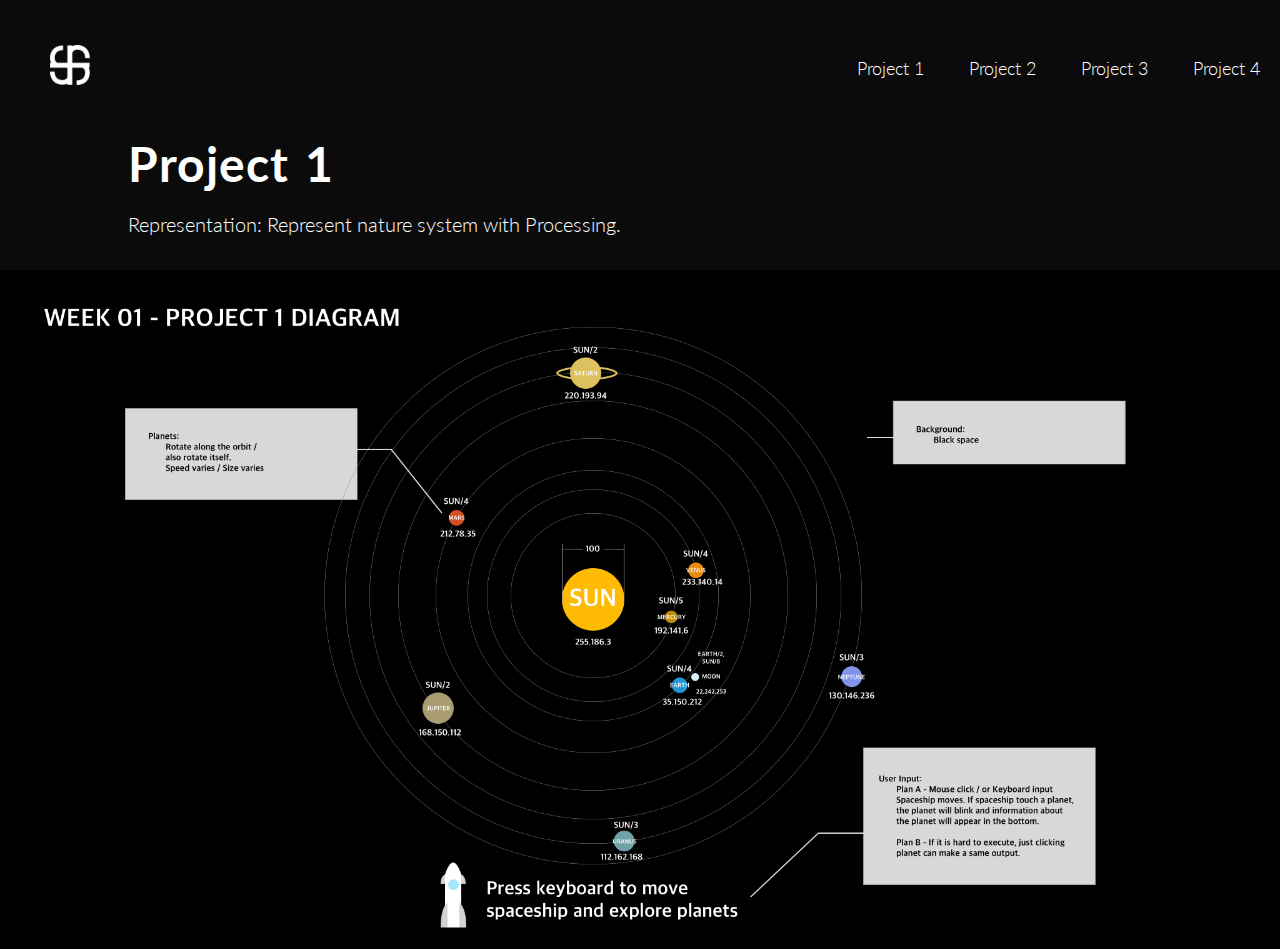
==== project1.html @ 070e00cb "updated until week 01" ====
<!DOCTYPE html>
<html lang="en">
<head>
    <meta charset="UTF-8">
    <meta name="viewport" content="width=device-width, initial-scale=1.0">
    <link rel="stylesheet" type="text/css" href="blog/resources/css/style.css">
    <link href="https://fonts.googleapis.com/css2?family=Lato:ital,wght@0,100;0,300;0,400;1,300&display=swap" rel="stylesheet">
    <title>Rose Kim's Adv Interactive prototyping blog</title>
</head>
<body>
        <header class="project-header">
            <nav>
                <div class="row">
                    <a href="index.html"><img src="blog/resources/img/logo.png" alt="Rose Kim logo" class="logo"></a>
                    <ul class="main-nav">
                        <li><a href="project1.html">Project 1</a></li>
                        <li><a href="#">Project 2</a></li>
                        <li><a href="#">Project 3</a></li>
                        <li><a href="#">Project 4</a></li>
                    </ul>
                </div>
            </nav>
            <div class="project-title">
                <h1>Project 1</h1>
                <p class="project-description">Representation: Represent nature system with Processing.</p>
            </div>
        </header>
    
        <section class="diagram">
            <img src="blog/resources/img/week01_diagram.png" alt="diagram draft" class="diagram-img">
        </section>
        
    </body>
</html>
---- blog/resources/css/style.css ----
/*
Primary color blue #039be5
Secondary color Deep yellow #ffc400
*/

/*--------------------------------------------*/
/* BASIC SETUP */
/*--------------------------------------------*/

* {
    margin: 0;
    padding: 0;
    box-sizing: border-box;
    
}

html {
    background-color: #000;
    color: #555555;
    font-family: 'Lato', 'Arial', sans-serif;
    font-weight: 300;
    font-size: 20px;
    text-rendering: optimizeLegibility;
}

/*--------------------------------------------*/
/* REUSABLE COMPONENTS */
/*--------------------------------------------*/

/*---------------HEADING---------------*/
h1 {
    margin-top: 0;
    margin-bottom: 20px;
    color: #fff;
    font-size: 240%;
    word-spacing: 3px;
    letter-spacing: 1px;
}

/*------ BUTTONS ------*/

.btn:link,
.btn:visited {
    display:inline-block;
    padding: 10px 30px;
    font-weight: 500;
    text-decoration: none;
    border-radius: 15px;
    transition: background-color 0.2s;
}

.btn-full:link,
.btn-full:visited {
    background-color: #039be5;
    margin-right: 15px;
    color: #fff;
}

.btn:hover,
.brn:active {
    background-color: #fff;
    color: #039be5;
}

/*--------------------------------------------*/
/* HEADER */
/*--------------------------------------------*/
.logo {
    margin-top: 45px;
    margin-left: 50px;
    height: 40px;
    width: : auto;
    float: left;
}

header {
    background-size: cover;
    background-position: center;
    height: 100vh /*100% of the viewport*/
}

.home-header {
    background-image: linear-gradient(rgba(0, 0, 0, 0.7), rgba(0, 0, 0, 0.7)), url(img/astronaut.jpg);
}

.main-nav {
    margin-top: 55px;
    float: right;
}

.main-nav li{
    display: inline-block;
    margin-left: 20px;
    margin-right: 20px;
}
.main-nav li a:link,
.main-nav li a:visited {
    padding: 8px 0px;
    color: #fff;
    text-decoration: none;
    font-size: 90%;
    border-bottom: 2px solid transparent;
    transition: border-bottom 0.2s;
}

.main-nav li a:hover,
.main-nave li a:active {
    border-bottom: 2px solid;    
}

.hero-text-box {
    position:absolute;
    width: 1140px;
    top: 50%;
    left: 50%;
    transform: translate(-50%, -50%);   
}

/*--------------------------------------------*/
/* PROJECT PAGE */
/*--------------------------------------------*/

.project-header {
    background-color: #0b0b0b;
    background-size: cover;
    background-position: center;
    height: 30vh /*100% of the viewport*/
}

.project-title {
    position: absolute;
    top:15%;
    left:10%;
}

.diagram {
    background-color: #000;
}

/*--------PARAGRAPH--------*/
.project-description {
    color: #fff;
}

/*------POST MATERIAL--------*/
.diagram-img {
    width: 1200px;
    
}
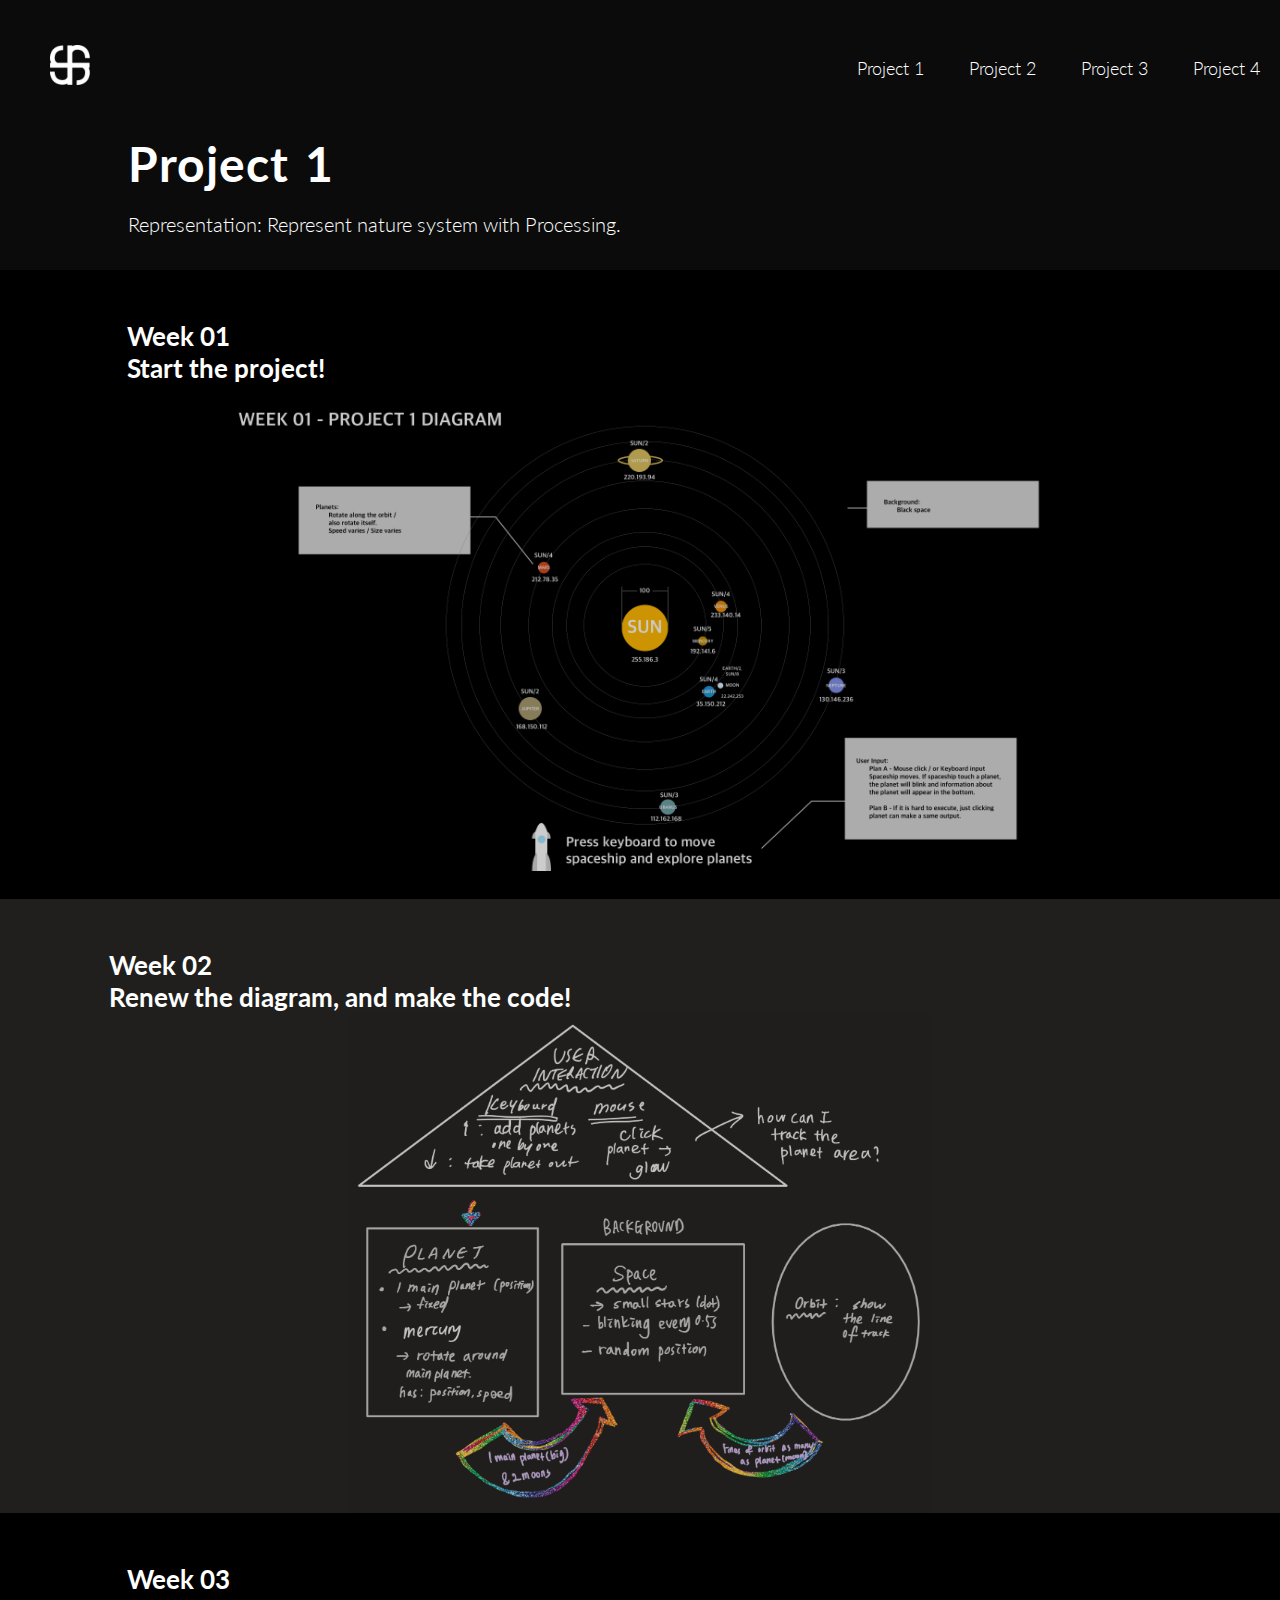
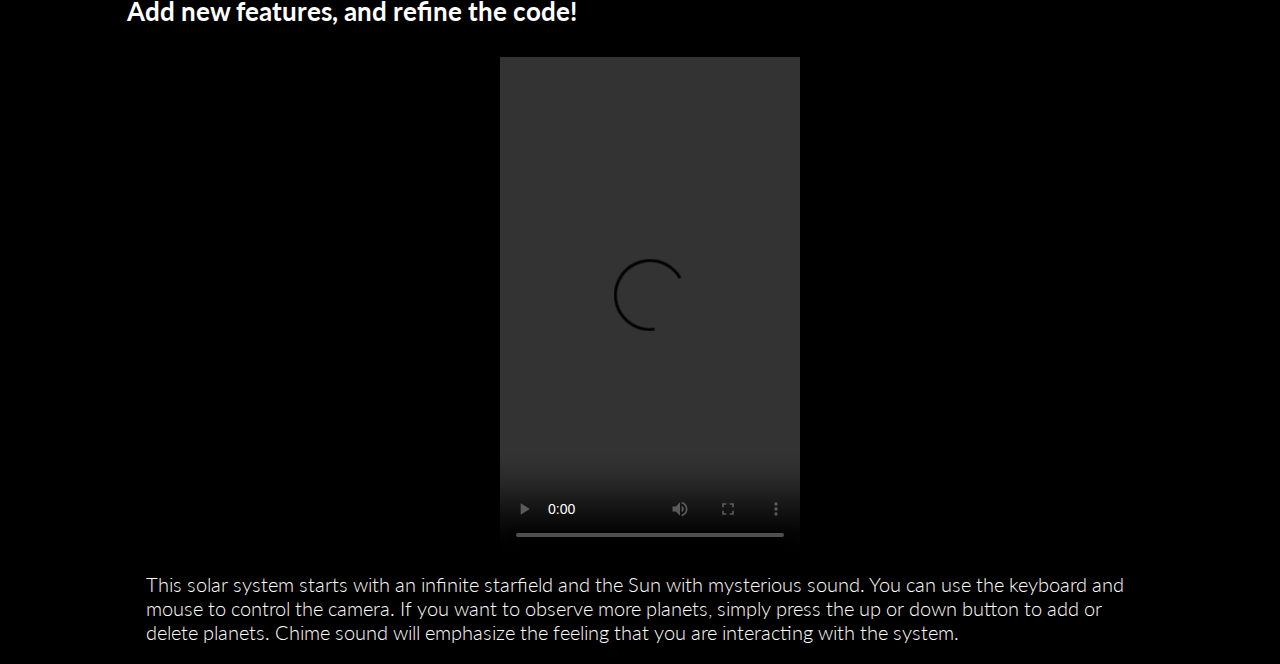
==== commit 0dfe8f49: "Add features : OOP, Text, Starfield modification, Sound, Orbit, better camera movement" ====
--- a/project1.html
+++ b/project1.html
@@ -26,8 +26,23 @@
             </div>
         </header>
     
-        <section class="diagram">
+        <section class="week01">
+            <h2>Week 01 <br> Start the project!</h2>
             <img src="blog/resources/img/week01_diagram.png" alt="diagram draft" class="diagram-img">
+        </section>
+        <section class="week02">
+            <h2>Week 02 <br> Renew the diagram, and make the code!</h2>
+            <img src="blog/resources/img/week01_diagram(2).jpg" alt="2nd diagram draft" class="diagram-img">
+        </section>
+        <section class="week03">
+            <h2>Week 03 <br> Add new features, and refine the code!</h2>
+            <video controls="controls" src="Project1/Project1.mov" class="video">
+                Your browser does not support the HTML5 Video element.
+            </video>
+            <p class="week-description">
+            This solar system starts with an infinite starfield and the Sun with mysterious sound. You can use the keyboard and mouse to control the camera. If you want to observe more planets, simply press the up or down button to add or delete planets. Chime sound will emphasize the feeling that you are interacting with the system.
+            </p>
+            
         </section>
         
     </body>
--- a/blog/resources/css/style.css
+++ b/blog/resources/css/style.css
@@ -37,6 +37,12 @@
     letter-spacing: 1px;
 }
 
+h2 {
+    color: #fff;
+    font-size: 130%;
+    margin-left: 8.5%;
+}
+
 /*------ BUTTONS ------*/
 
 .btn:link,
@@ -60,6 +66,16 @@
 .brn:active {
     background-color: #fff;
     color: #039be5;
+}
+
+/*------ VIDEO ------*/
+
+.video {
+    display: block;
+    margin-left: auto;
+    margin-right: auto;
+    margin-top: 30px;
+    height: 500px;
 }
 
 /*--------------------------------------------*/
@@ -124,7 +140,8 @@
     background-color: #0b0b0b;
     background-size: cover;
     background-position: center;
-    height: 30vh /*100% of the viewport*/
+    height: 30vh; /*100% of the viewport*/
+
 }
 
 .project-title {
@@ -133,8 +150,23 @@
     left:10%;
 }
 
-.diagram {
+.week01 {
     background-color: #000;
+    margin-top: 50px;
+    margin-left: 20px;
+    margin-bottom: 15px;
+}
+
+.week02{
+    background-color: #201f1d;
+    padding-top: 50px;
+}
+
+.week03 {
+    background-color: #000;
+    margin-top: 50px;
+    margin-left: 20px;
+    margin-bottom: 15px;
 }
 
 /*--------PARAGRAPH--------*/
@@ -142,8 +174,20 @@
     color: #fff;
 }
 
+.week-description {
+    display: block;
+    color: #fff;
+    margin-left: 10%;
+    margin-right: 10%;
+    margin-top: 15px;
+    margin-bottom: 20px;
+    
+}
 /*------POST MATERIAL--------*/
 .diagram-img {
-    width: 1200px;
-    
+    display: block;
+    margin-left: auto;
+    margin-right: auto;
+    height: 500px;
+    opacity: 80%
 }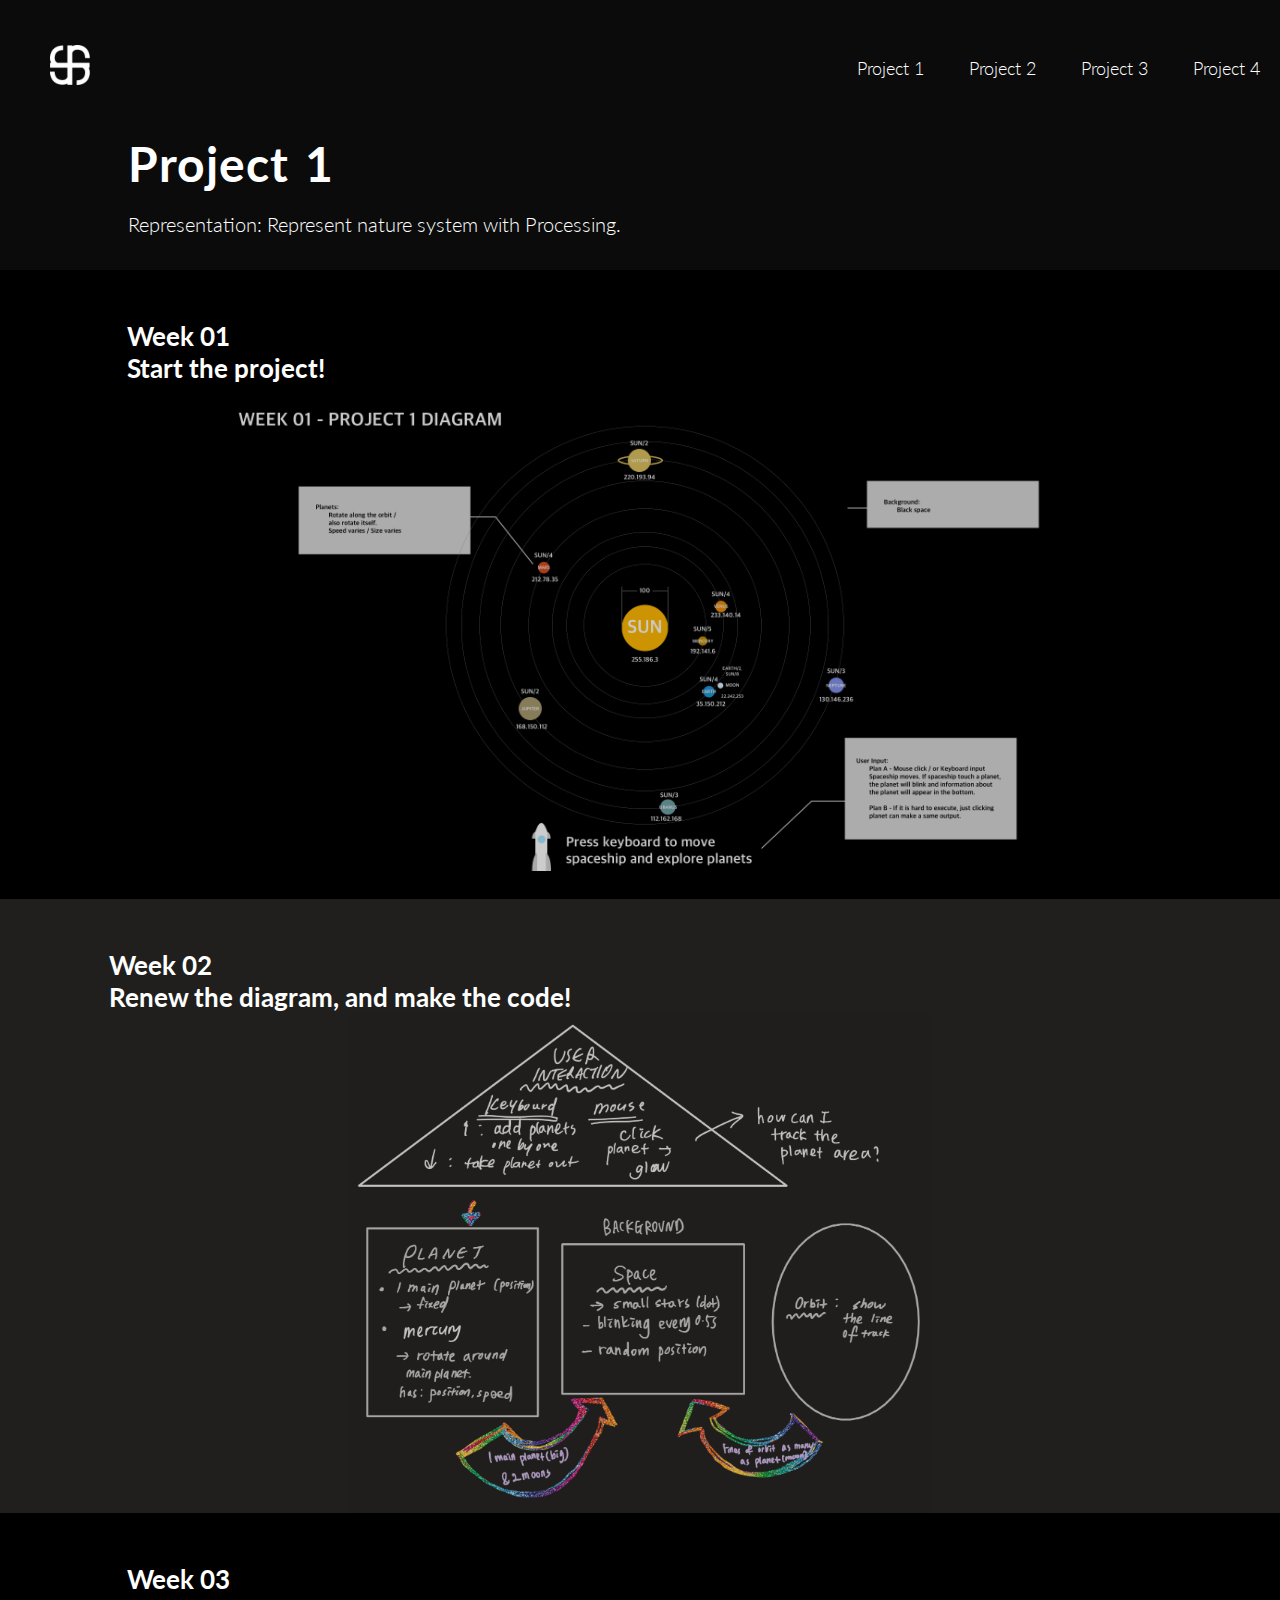
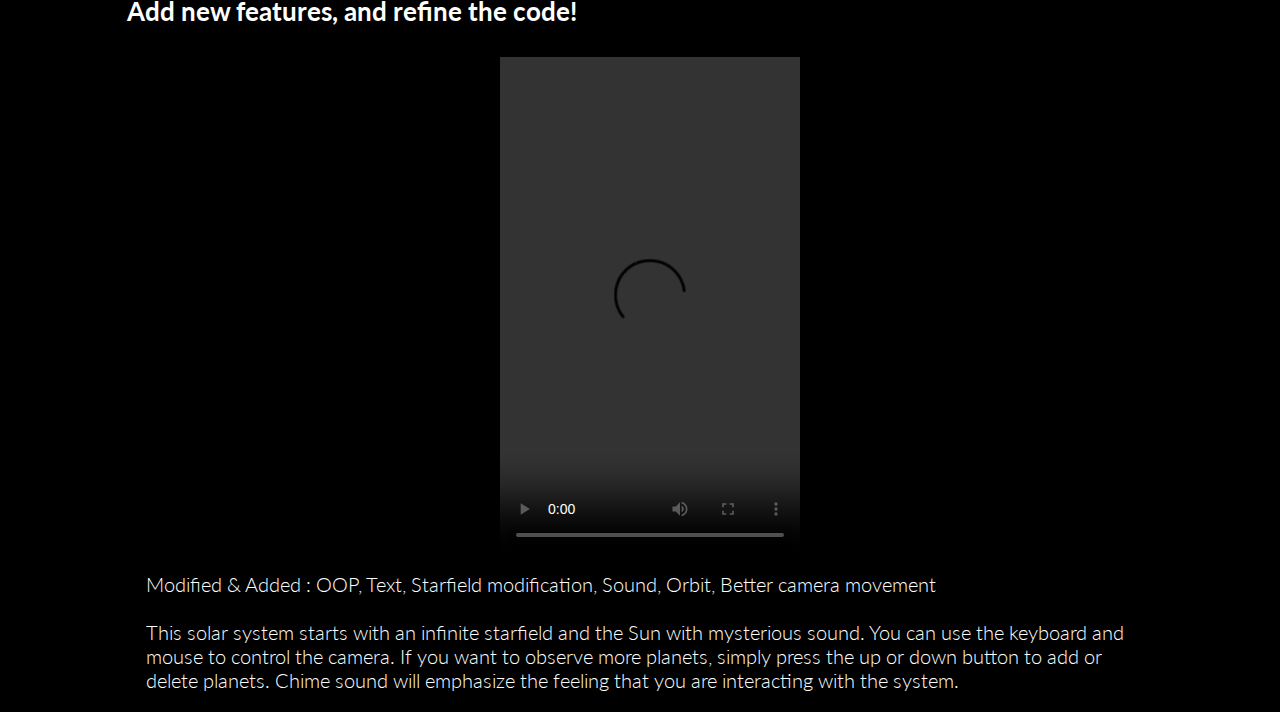
==== commit 4e17a3f6: "description modified" ====
--- a/project1.html
+++ b/project1.html
@@ -39,8 +39,11 @@
             <video controls="controls" src="Project1/Project1.mov" class="video">
                 Your browser does not support the HTML5 Video element.
             </video>
+            
             <p class="week-description">
-            This solar system starts with an infinite starfield and the Sun with mysterious sound. You can use the keyboard and mouse to control the camera. If you want to observe more planets, simply press the up or down button to add or delete planets. Chime sound will emphasize the feeling that you are interacting with the system.
+                Modified & Added : OOP, Text, Starfield modification, Sound, Orbit, Better camera movement <br><br>
+                
+                This solar system starts with an infinite starfield and the Sun with mysterious sound. You can use the keyboard and mouse to control the camera. If you want to observe more planets, simply press the up or down button to add or delete planets. Chime sound will emphasize the feeling that you are interacting with the system.
             </p>
             
         </section>
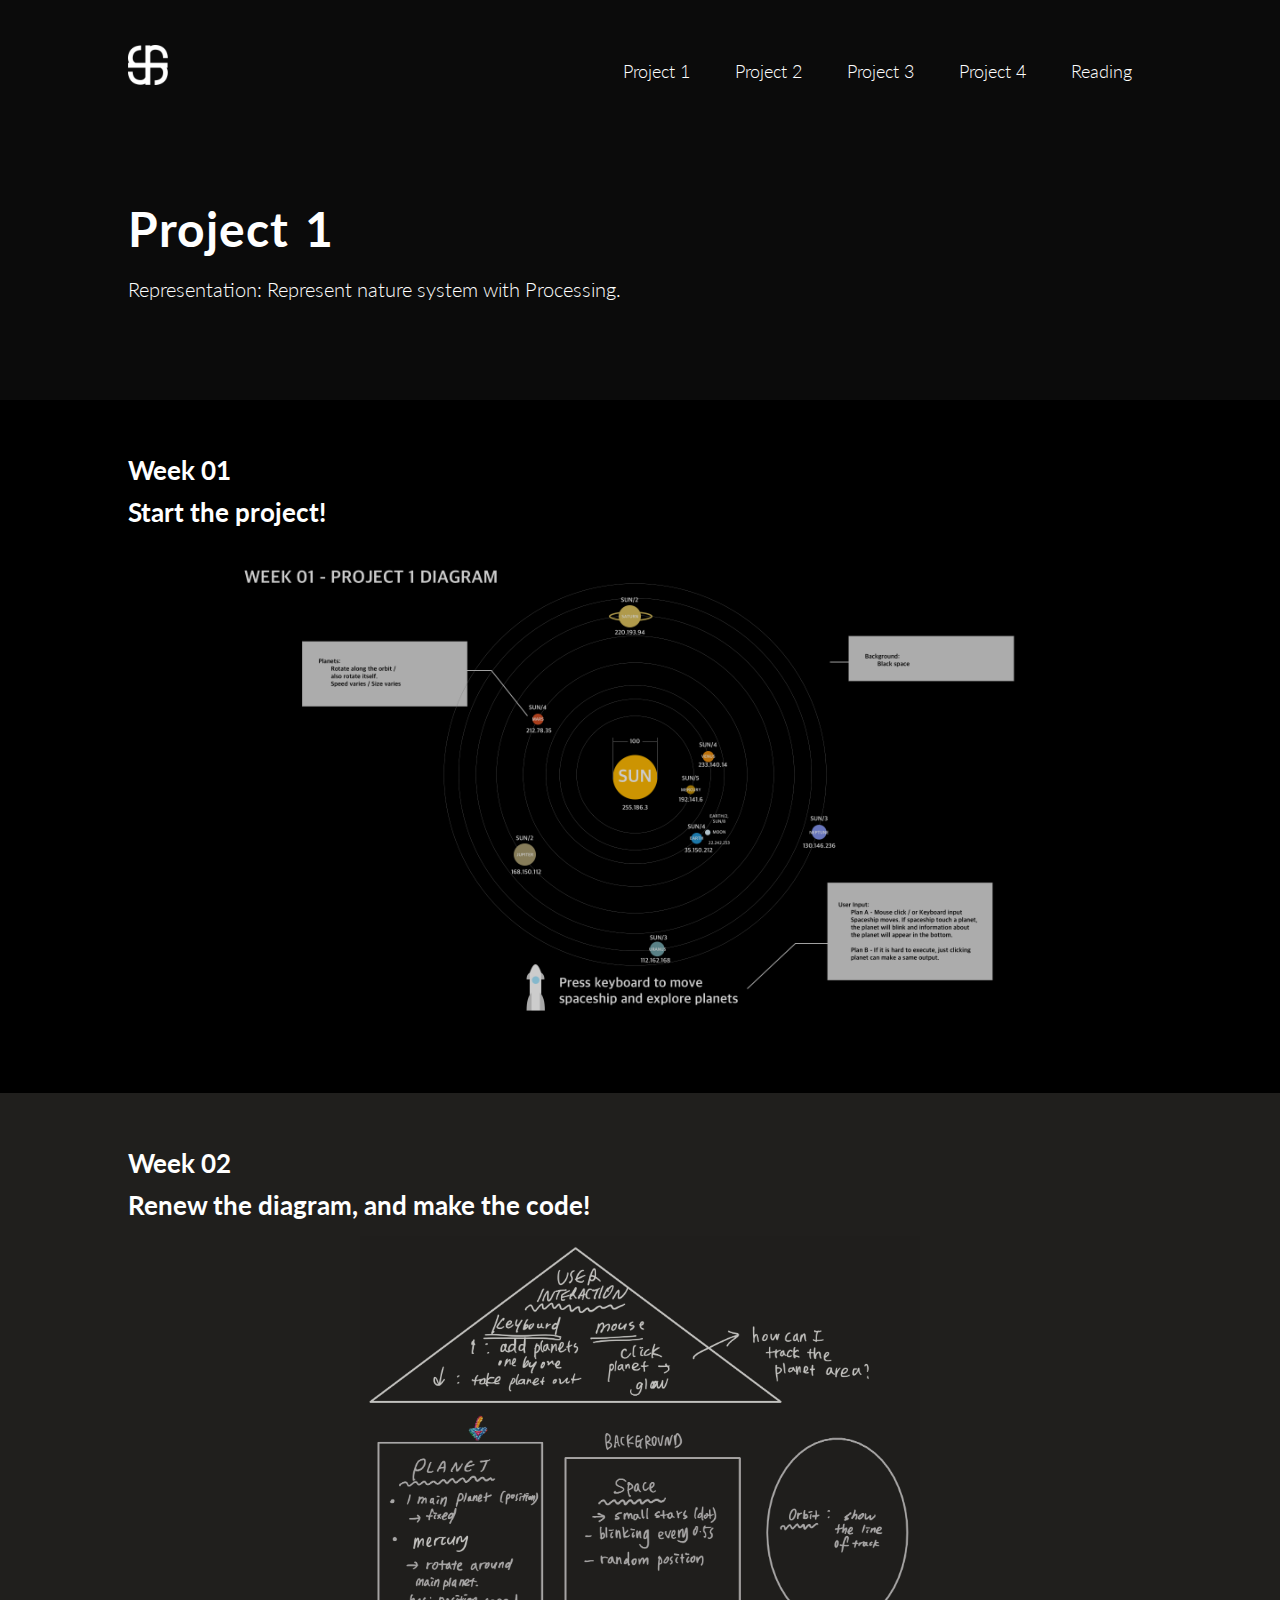
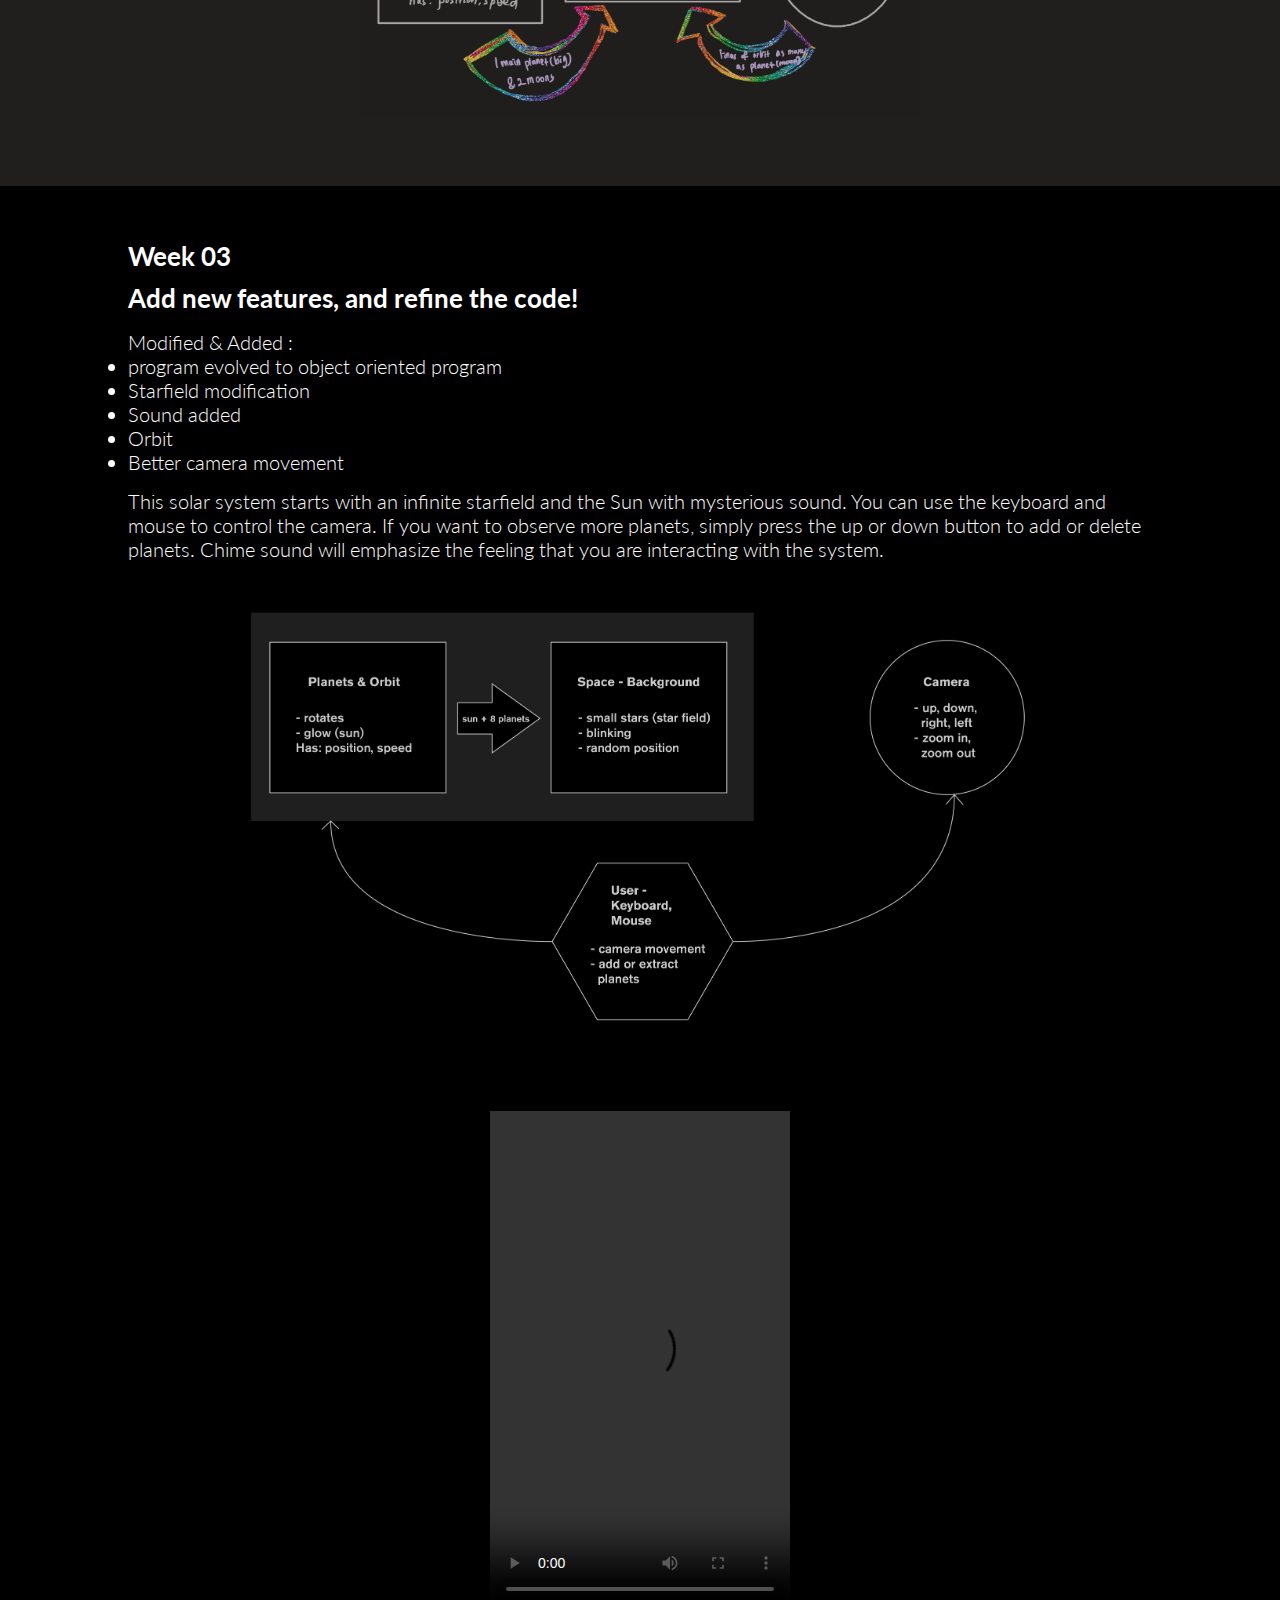
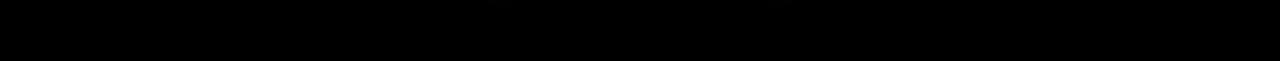
==== commit c18742b0: "project 1, 2 uploaded, fixed broken links" ====
--- a/project1.html
+++ b/project1.html
@@ -4,6 +4,7 @@
     <meta charset="UTF-8">
     <meta name="viewport" content="width=device-width, initial-scale=1.0">
     <link rel="stylesheet" type="text/css" href="blog/resources/css/style.css">
+    <link rel="stylesheet" type="text/css" href="blog/resources/css/grid.css">
     <link href="https://fonts.googleapis.com/css2?family=Lato:ital,wght@0,100;0,300;0,400;1,300&display=swap" rel="stylesheet">
     <title>Rose Kim's Adv Interactive prototyping blog</title>
 </head>
@@ -14,9 +15,10 @@
                     <a href="index.html"><img src="blog/resources/img/logo.png" alt="Rose Kim logo" class="logo"></a>
                     <ul class="main-nav">
                         <li><a href="project1.html">Project 1</a></li>
-                        <li><a href="#">Project 2</a></li>
-                        <li><a href="#">Project 3</a></li>
-                        <li><a href="#">Project 4</a></li>
+                        <li><a href="project2.html">Project 2</a></li>
+                        <li><a href="project3.html">Project 3</a></li>
+                        <li><a href="project4.html">Project 4</a></li>
+                        <li><a href="reading.html">Reading</a></li>
                     </ul>
                 </div>
             </nav>
@@ -27,25 +29,42 @@
         </header>
     
         <section class="week01">
-            <h2>Week 01 <br> Start the project!</h2>
-            <img src="blog/resources/img/week01_diagram.png" alt="diagram draft" class="diagram-img">
+            <div class="row">
+                <h2>Week 01 <br> Start the project!</h2>
+                <img src="blog/resources/img/week01_diagram.png" alt="diagram draft" class="diagram-img">
+            </div>
         </section>
+
         <section class="week02">
-            <h2>Week 02 <br> Renew the diagram, and make the code!</h2>
-            <img src="blog/resources/img/week01_diagram(2).jpg" alt="2nd diagram draft" class="diagram-img">
+            <div class="row">
+                <h2>Week 02 <br> Renew the diagram, and make the code!</h2>
+                <img src="blog/resources/img/week01_diagram(2).jpg" alt="2nd diagram draft" class="diagram-img">
+            </div>
         </section>
+
         <section class="week03">
-            <h2>Week 03 <br> Add new features, and refine the code!</h2>
-            <video controls="controls" src="Project1/Project1.mov" class="video">
-                Your browser does not support the HTML5 Video element.
-            </video>
-            
-            <p class="week-description">
-                Modified & Added : OOP, Text, Starfield modification, Sound, Orbit, Better camera movement <br><br>
+            <div class="row">
+                <h2>Week 03 <br> Add new features, and refine the code!</h2>
+                Modified & Added : 
+                <li>program evolved to object oriented program</li>
+                <li>Starfield modification</li>
+                <li>Sound added</li>
+                <li>Orbit</li>
+                <li>Better camera movement</li>
                 
-                This solar system starts with an infinite starfield and the Sun with mysterious sound. You can use the keyboard and mouse to control the camera. If you want to observe more planets, simply press the up or down button to add or delete planets. Chime sound will emphasize the feeling that you are interacting with the system.
-            </p>
-            
+                <p class="week-description">
+    
+                    This solar system starts with an infinite starfield and the Sun with mysterious sound. You can use the keyboard and mouse to control the camera. If you want to observe more planets, simply press the up or down button to add or delete planets. Chime sound will emphasize the feeling that you are interacting with the system.
+                </p>
+            </row>
+            <div class="row">
+                <img src="blog/resources/img/week03_diagram.jpg" alt="3rd diagram" class="diagram-img">
+            </div>
+            <div class="row">
+                <video controls="controls" src="Project1/Project1.mov" class="video">
+                    Your browser does not support the HTML5 Video element.
+                </video>
+            </div>
         </section>
         
     </body>
--- a/blog/resources/css/style.css
+++ b/blog/resources/css/style.css
@@ -22,6 +22,20 @@
     font-size: 20px;
     text-rendering: optimizeLegibility;
 }
+.row {
+    margin-left: 10%;
+    margin-right: 10%;
+}
+
+/* .clearfix {zoom: 1}
+.clearfix:after {
+    content: '.';
+    clear: both;
+    display: block;
+    height: 0;
+    visibility: hidden;
+} */
+
 
 /*--------------------------------------------*/
 /* REUSABLE COMPONENTS */
@@ -40,7 +54,8 @@
 h2 {
     color: #fff;
     font-size: 130%;
-    margin-left: 8.5%;
+    line-height: 1.6;
+    margin-bottom: 10px;
 }
 
 /*------ BUTTONS ------*/
@@ -78,12 +93,15 @@
     height: 500px;
 }
 
+p {
+    color: #fff;
+}
+
 /*--------------------------------------------*/
 /* HEADER */
 /*--------------------------------------------*/
 .logo {
     margin-top: 45px;
-    margin-left: 50px;
     height: 40px;
     width: : auto;
     float: left;
@@ -140,33 +158,33 @@
     background-color: #0b0b0b;
     background-size: cover;
     background-position: center;
-    height: 30vh; /*100% of the viewport*/
-
+    height: 400px;
 }
 
 .project-title {
     position: absolute;
-    top:15%;
+    top:200px;
     left:10%;
 }
 
 .week01 {
     background-color: #000;
     margin-top: 50px;
-    margin-left: 20px;
-    margin-bottom: 15px;
+    margin-bottom: 50px;
 }
 
 .week02{
     background-color: #201f1d;
     padding-top: 50px;
+    padding-bottom: 50px;
+    color: #fff;
 }
 
 .week03 {
     background-color: #000;
     margin-top: 50px;
-    margin-left: 20px;
-    margin-bottom: 15px;
+    margin-bottom: 50px;
+    color: #fff;
 }
 
 /*--------PARAGRAPH--------*/
@@ -177,8 +195,6 @@
 .week-description {
     display: block;
     color: #fff;
-    margin-left: 10%;
-    margin-right: 10%;
     margin-top: 15px;
     margin-bottom: 20px;
     
@@ -189,5 +205,58 @@
     margin-left: auto;
     margin-right: auto;
     height: 500px;
-    opacity: 80%
-}+    opacity: 80%;
+    padding-bottom: 20px;
+}
+/*------LIST--------*/
+ul li {
+    color: #fff;
+    line-height: 1.5;
+}
+
+.list {
+    padding-left: 30px;
+    padding-bottom: 30px;
+}
+/*--------PHOTO SHOWCASE --------*/
+.proto-showcase {
+    margin-top: 20px;
+    list-style: none;
+    width: 100%;
+}
+
+.proto-showcase li{
+    display: block;
+    float:left;
+    width: 25%;
+    padding-bottom: 50px;
+}
+
+.proto-photo {
+    width: 100%;
+    margin: 0;
+    overflow: hidden; /*container will hide overflow*/
+    background-color: #000;
+}
+
+.proto-photo img {
+    opacity: 0.7;
+    width: 100%;
+    height: 100%;
+    transform: scale(1.15); /*only this would be overflow*/
+    transition: transform 0.5s, opacity 0.5s;
+}
+
+.proto-photo img:hover {
+    transform: scale(1.07);
+    opacity: 1;
+    
+}
+
+.photo-plan {
+    display: block;
+    height: 500px;
+    margin-left: 20px;
+    margin-top: 10px;
+    width: auto;
+}
--- a/blog/resources/css/grid.css
+++ b/blog/resources/css/grid.css
@@ -0,0 +1,689 @@
+
+/*  SECTIONS  ============================================================================= */
+
+.section {
+	clear: both;
+	padding: 0px;
+	margin: 0px;
+}
+
+/*  GROUPING  ============================================================================= */
+
+.row {
+    zoom: 1; /* For IE 6/7 (trigger hasLayout) */
+}
+
+.row:before,
+.row:after {
+    content:"";
+    display:table;
+}
+.row:after {
+    clear:both;
+}
+
+/*  GRID COLUMN SETUP   ==================================================================== */
+
+.col {
+	display: block;
+	float:left;
+	margin: 1% 0 1% 1.6%;
+}
+
+.col:first-child { margin-left: 0; } /* all browsers except IE6 and lower */
+
+
+/*  REMOVE MARGINS AS ALL GO FULL WIDTH AT 480 PIXELS */
+
+@media only screen and (max-width: 480px) {
+	.col { 
+		/*margin: 1% 0 1% 0%;*/
+        margin: 0;
+	}
+}
+
+
+/*  GRID OF TWO   ============================================================================= */
+
+
+.span-2-of-2 {
+	width: 100%;
+}
+
+.span-1-of-2 {
+	width: 49.2%;
+}
+
+/*  GO FULL WIDTH AT LESS THAN 480 PIXELS */
+
+@media only screen and (max-width: 480px) {
+	.span-2-of-2 {
+		width: 100%; 
+	}
+	.span-1-of-2 {
+		width: 100%; 
+	}
+}
+
+
+/*  GRID OF THREE   ============================================================================= */
+
+	
+.span-3-of-3 {
+	width: 100%; 
+}
+
+.span-2-of-3 {
+	width: 66.13%; 
+}
+
+.span-1-of-3 {
+	width: 32.26%; 
+}
+
+
+/*  GO FULL WIDTH AT LESS THAN 480 PIXELS */
+
+@media only screen and (max-width: 480px) {
+	.span-3-of-3 {
+		width: 100%; 
+	}
+	.span-2-of-3 {
+		width: 100%; 
+	}
+	.span-1-of-3 {
+		width: 100%;
+	}
+}
+
+/*  GRID OF FOUR   ============================================================================= */
+
+	
+.span-4-of-4 {
+	width: 100%; 
+}
+
+.span-3-of-4 {
+	width: 74.6%; 
+}
+
+.span-2-of-4 {
+	width: 49.2%; 
+}
+
+.span-1-of-4 {
+	width: 23.8%; 
+}
+
+
+/*  GO FULL WIDTH AT LESS THAN 480 PIXELS */
+
+@media only screen and (max-width: 480px) {
+	.span-4-of-4 {
+		width: 100%; 
+	}
+	.span-3-of-4 {
+		width: 100%; 
+	}
+	.span-2-of-4 {
+		width: 100%; 
+	}
+	.span-1-of-4 {
+		width: 100%; 
+	}
+}
+
+
+/*  GRID OF FIVE   ============================================================================= */
+
+	
+.span-5-of-5 {
+	width: 100%;
+}
+
+.span-4-of-5 {
+  	width: 79.68%; 
+}
+
+.span-3-of-5 {
+  	width: 59.36%; 
+}
+
+.span-2-of-5 {
+  	width: 39.04%;
+}
+
+.span-1-of-5 {
+  	width: 18.72%;
+}
+
+
+/*  GO FULL WIDTH AT LESS THAN 480 PIXELS */
+
+@media only screen and (max-width: 480px) {
+	.span-5-of-5 {
+		width: 100%; 
+	}
+	.span-4-of-5 {
+		width: 100%; 
+	}
+	.span-3-of-5 {
+		width: 100%; 
+	}
+	.span-2-of-5 {
+		width: 100%; 
+	}
+	.span-1-of-5 {
+		width: 100%; 
+	}
+}
+
+
+/*  GRID OF SIX   ============================================================================= */
+
+
+.span-6-of-6 {
+	width: 100%;
+}
+
+.span-5-of-6 {
+  	width: 83.06%;
+}
+
+.span-4-of-6 {
+  	width: 66.13%;
+}
+
+.span-3-of-6 {
+  	width: 49.2%;
+}
+
+.span-2-of-6 {
+  	width: 32.26%;
+}
+
+.span-1-of-6 {
+  	width: 15.33%;
+}
+
+
+/*  GO FULL WIDTH AT LESS THAN 480 PIXELS */
+
+@media only screen and (max-width: 480px) {
+	.span-6-of-6 {
+		width: 100%; 
+	}
+	.span-5-of-6 {
+		width: 100%; 
+	}
+	.span-4-of-6 {
+		width: 100%; 
+	}
+	.span-3-of-6 {
+		width: 100%; 
+	}
+	.span-2-of-6 {
+		width: 100%; 
+	}
+	.span-1-of-6 {
+		width: 100%; 
+	}
+}
+
+
+
+/*  GRID OF SEVEN   ============================================================================= */
+
+
+.span-7-of-7 {
+	width: 100%;
+}
+
+.span-6-of-7 {
+	width: 85.48%;
+}
+
+.span-5-of-7 {
+  	width: 70.97%;
+}
+
+.span-4-of-7 {
+  	width: 56.45%;
+}
+
+.span-3-of-7 {
+  	width: 41.94%;
+}
+
+.span-2-of-7 {
+  	width: 27.42%;
+}
+
+.span-1-of-7 {
+  	width: 12.91%;
+}
+
+
+/*  GO FULL WIDTH AT LESS THAN 480 PIXELS */
+
+@media only screen and (max-width: 480px) {
+	.span-7-of-7 {
+		width: 100%; 
+	}
+	.span-6-of-7 {
+		width: 100%; 
+	}
+	.span-5-of-7 {
+		width: 100%; 
+	}
+	.span-4-of-7 {
+		width: 100%; 
+	}
+	.span-3-of-7 {
+		width: 100%; 
+	}
+	.span-2-of-7 {
+		width: 100%; 
+	}
+	.span-1-of-7 {
+		width: 100%; 
+	}
+}
+
+
+/*  GRID OF EIGHT   ============================================================================= */
+
+	
+.span-8-of-8 {
+	width: 100%;
+}
+
+.span-7-of-8 {
+	width: 87.3%; 
+}
+
+.span-6-of-8 {
+	width: 74.6%; 
+}
+
+.span-5-of-8 {
+	width: 61.9%; 
+}
+
+.span-4-of-8 {
+	width: 49.2%; 
+}
+
+.span-3-of-8 {
+	width: 36.5%;
+}
+
+.span-2-of-8 {
+	width: 23.8%; 
+}
+
+.span-1-of-8 {
+	width: 11.1%; 
+}
+
+
+/*  GO FULL WIDTH AT LESS THAN 480 PIXELS */
+
+@media only screen and (max-width: 480px) {
+	.span-8-of-8 {
+		width: 100%; 
+	}
+	.span-7-of-8 {
+		width: 100%; 
+	}
+	.span-6-of-8 {
+		width: 100%; 
+	}
+	.span-5-of-8 {
+		width: 100%; 
+	}
+	.span-4-of-8 {
+		width: 100%; 
+	}
+	.span-3-of-8 {
+		width: 100%; 
+	}
+	.span-2-of-8 {
+		width: 100%; 
+	}
+	.span-1-of-8 {
+		width: 100%; 
+	}
+}
+
+
+/*  GRID OF NINE   ============================================================================= */
+
+
+.span-9-of-9 {
+	width: 100%;
+}
+
+.span-8-of-9 {
+	width: 88.71%;
+}
+
+.span-7-of-9 {
+	width: 77.42%; 
+}
+
+.span-6-of-9 {
+	width: 66.13%; 
+}
+
+.span-5-of-9 {
+	width: 54.84%; 
+}
+
+.span-4-of-9 {
+	width: 43.55%; 
+}
+
+.span-3-of-9 {
+	width: 32.26%;
+}
+
+.span-2-of-9 {
+	width: 20.97%; 
+}
+
+.span-1-of-9 {
+	width: 9.68%; 
+}
+
+
+/*  GO FULL WIDTH AT LESS THAN 480 PIXELS */
+
+@media only screen and (max-width: 480px) {
+	.span-9-of-9 {
+		width: 100%; 
+	}
+	.span-8-of-9 {
+		width: 100%; 
+	}
+	.span-7-of-9 {
+		width: 100%; 
+	}
+	.span-6-of-9 {
+		width: 100%; 
+	}
+	.span-5-of-9 {
+		width: 100%; 
+	}
+	.span-4-of-9 {
+		width: 100%; 
+	}
+	.span-3-of-9 {
+		width: 100%; 
+	}
+	.span-2-of-9 {
+		width: 100%; 
+	}
+	.span-1-of-9 {
+		width: 100%; 
+	}
+}
+
+
+/*  GRID OF TEN   ============================================================================= */
+
+
+.span-10-of-10 {
+	width: 100%;
+}
+
+.span-9-of-10 {
+	width: 89.84%;
+}
+
+.span-8-of-10 {
+	width: 79.68%;
+}
+
+.span-7-of-10 {
+	width: 69.52%; 
+}
+
+.span-6-of-10 {
+	width: 59.36%; 
+}
+
+.span-5-of-10 {
+	width: 49.2%; 
+}
+
+.span-4-of-10 {
+	width: 39.04%; 
+}
+
+.span-3-of-10 {
+	width: 28.88%;
+}
+
+.span-2-of-10 {
+	width: 18.72%; 
+}
+
+.span-1-of-10 {
+	width: 8.56%; 
+}
+
+
+/*  GO FULL WIDTH AT LESS THAN 480 PIXELS */
+
+@media only screen and (max-width: 480px) {
+	.span-10-of-10 {
+		width: 100%; 
+	}
+	.span-9-of-10 {
+		width: 100%; 
+	}
+	.span-8-of-10 {
+		width: 100%; 
+	}
+	.span-7-of-10 {
+		width: 100%; 
+	}
+	.span-6-of-10 {
+		width: 100%; 
+	}
+	.span-5-of-10 {
+		width: 100%; 
+	}
+	.span-4-of-10 {
+		width: 100%; 
+	}
+	.span-3-of-10 {
+		width: 100%; 
+	}
+	.span-2-of-10 {
+		width: 100%; 
+	}
+	.span-1-of-10 {
+		width: 100%; 
+	}
+}
+
+
+/*  GRID OF ELEVEN   ============================================================================= */
+
+.span-11-of-11 {
+	width: 100%;
+}
+
+.span-10-of-11 {
+	width: 90.76%;
+}
+
+.span-9-of-11 {
+	width: 81.52%;
+}
+
+.span-8-of-11 {
+	width: 72.29%;
+}
+
+.span-7-of-11 {
+	width: 63.05%; 
+}
+
+.span-6-of-11 {
+	width: 53.81%; 
+}
+
+.span-5-of-11 {
+	width: 44.58%; 
+}
+
+.span-4-of-11 {
+	width: 35.34%; 
+}
+
+.span-3-of-11 {
+	width: 26.1%;
+}
+
+.span-2-of-11 {
+	width: 16.87%; 
+}
+
+.span-1-of-11 {
+	width: 7.63%; 
+}
+
+
+/*  GO FULL WIDTH AT LESS THAN 480 PIXELS */
+
+@media only screen and (max-width: 480px) {
+	.span-11-of-11 {
+		width: 100%; 
+	}
+	.span-10-of-11 {
+		width: 100%; 
+	}
+	.span-9-of-11 {
+		width: 100%; 
+	}
+	.span-8-of-11 {
+		width: 100%; 
+	}
+	.span-7-of-11 {
+		width: 100%; 
+	}
+	.span-6-of-11 {
+		width: 100%; 
+	}
+	.span-5-of-11 {
+		width: 100%; 
+	}
+	.span-4-of-11 {
+		width: 100%; 
+	}
+	.span-3-of-11 {
+		width: 100%; 
+	}
+	.span-2-of-11 {
+		width: 100%; 
+	}
+	.span-1-of-11 {
+		width: 100%; 
+	}
+}
+
+
+/*  GRID OF TWELVE   ============================================================================= */
+
+.span-12-of-12 {
+	width: 100%;
+}
+
+.span-11-of-12 {
+	width: 91.53%;
+}
+
+.span-10-of-12 {
+	width: 83.06%;
+}
+
+.span-9-of-12 {
+	width: 74.6%;
+}
+
+.span-8-of-12 {
+	width: 66.13%;
+}
+
+.span-7-of-12 {
+	width: 57.66%; 
+}
+
+.span-6-of-12 {
+	width: 49.2%; 
+}
+
+.span-5-of-12 {
+	width: 40.73%; 
+}
+
+.span-4-of-12 {
+	width: 32.26%; 
+}
+
+.span-3-of-12 {
+	width: 23.8%;
+}
+
+.span-2-of-12 {
+	width: 15.33%; 
+}
+
+.span-1-of-12 {
+	width: 6.86%; 
+}
+
+
+/*  GO FULL WIDTH AT LESS THAN 480 PIXELS */
+
+@media only screen and (max-width: 480px) {
+	.span-12-of-12 {
+		width: 100%; 
+	}
+	.span-11-of-12 {
+		width: 100%; 
+	}
+	.span-10-of-12 {
+		width: 100%; 
+	}
+	.span-9-of-12 {
+		width: 100%; 
+	}
+	.span-8-of-12 {
+		width: 100%; 
+	}
+	.span-7-of-12 {
+		width: 100%; 
+	}
+	.span-6-of-12 {
+		width: 100%; 
+	}
+	.span-5-of-12 {
+		width: 100%; 
+	}
+	.span-4-of-12 {
+		width: 100%; 
+	}
+	.span-3-of-12 {
+		width: 100%; 
+	}
+	.span-2-of-12 {
+		width: 100%; 
+	}
+	.span-1-of-12 {
+		width: 100%; 
+	}
+}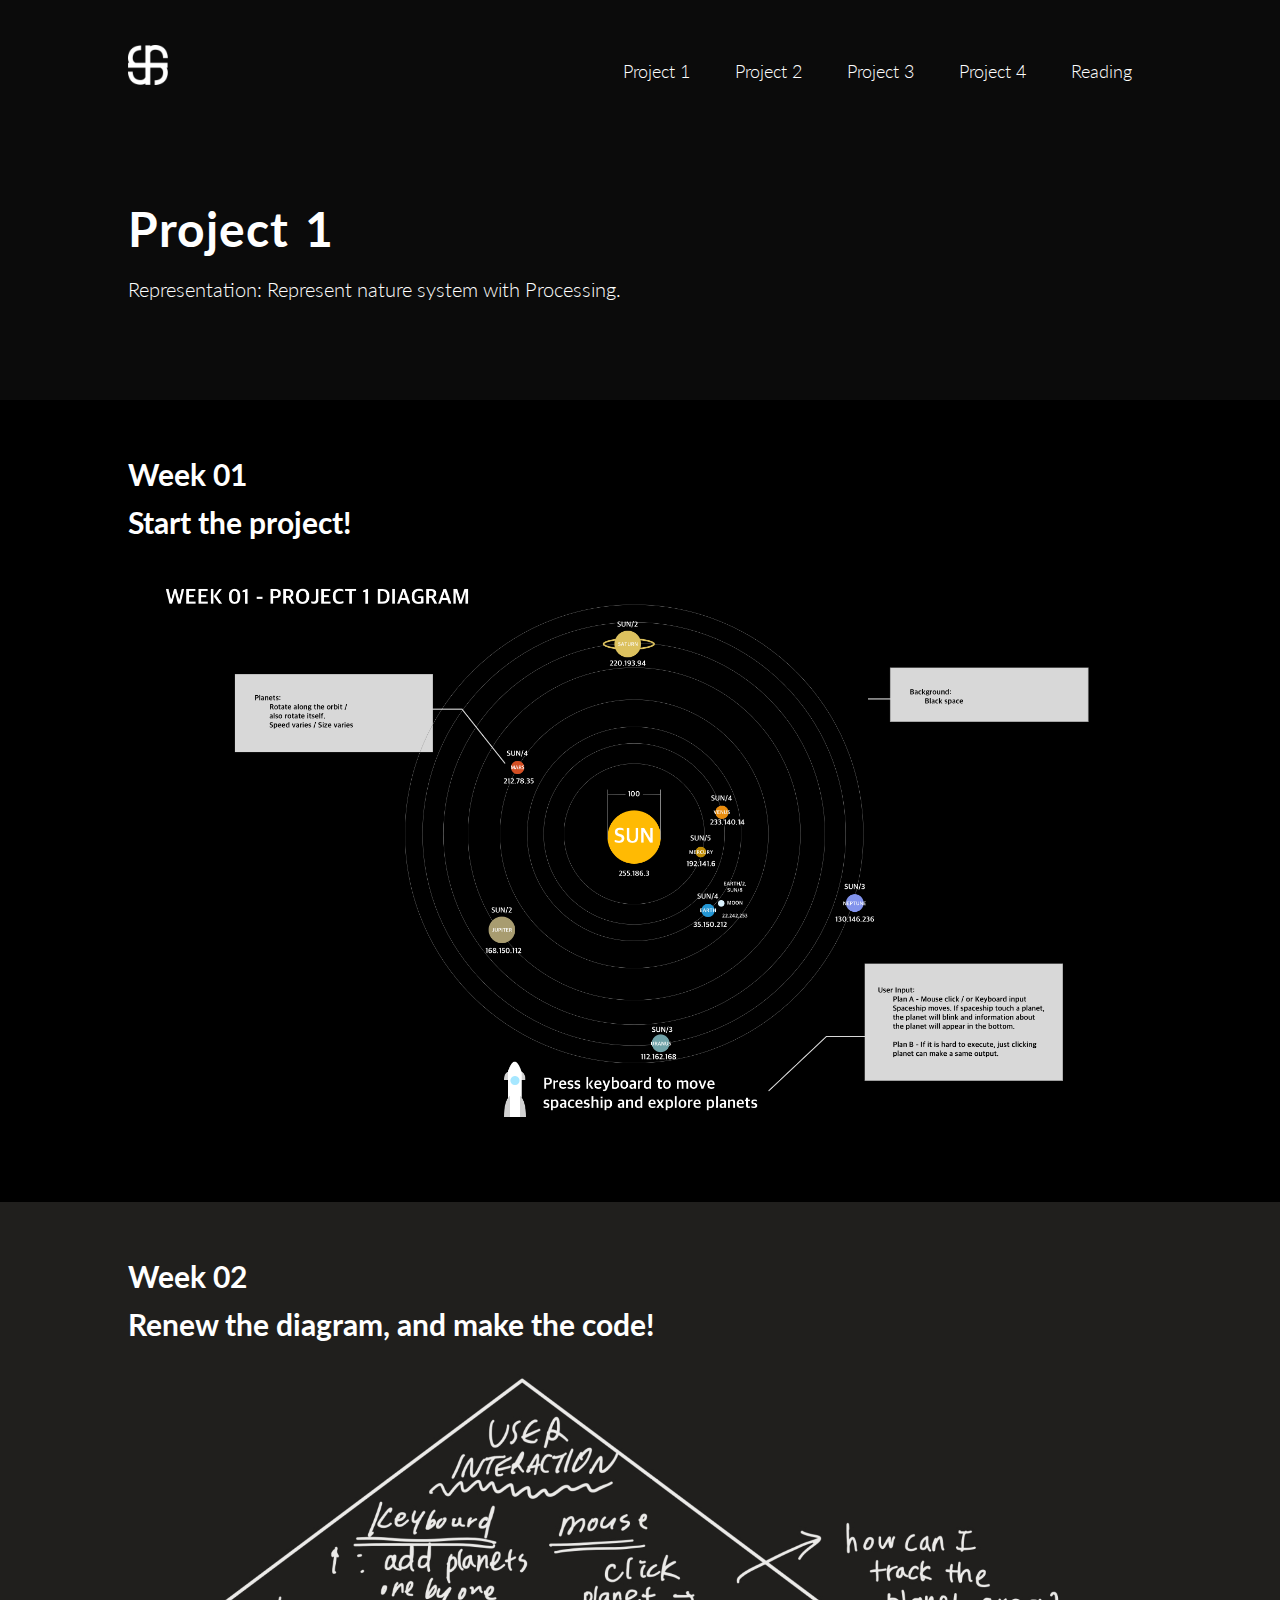
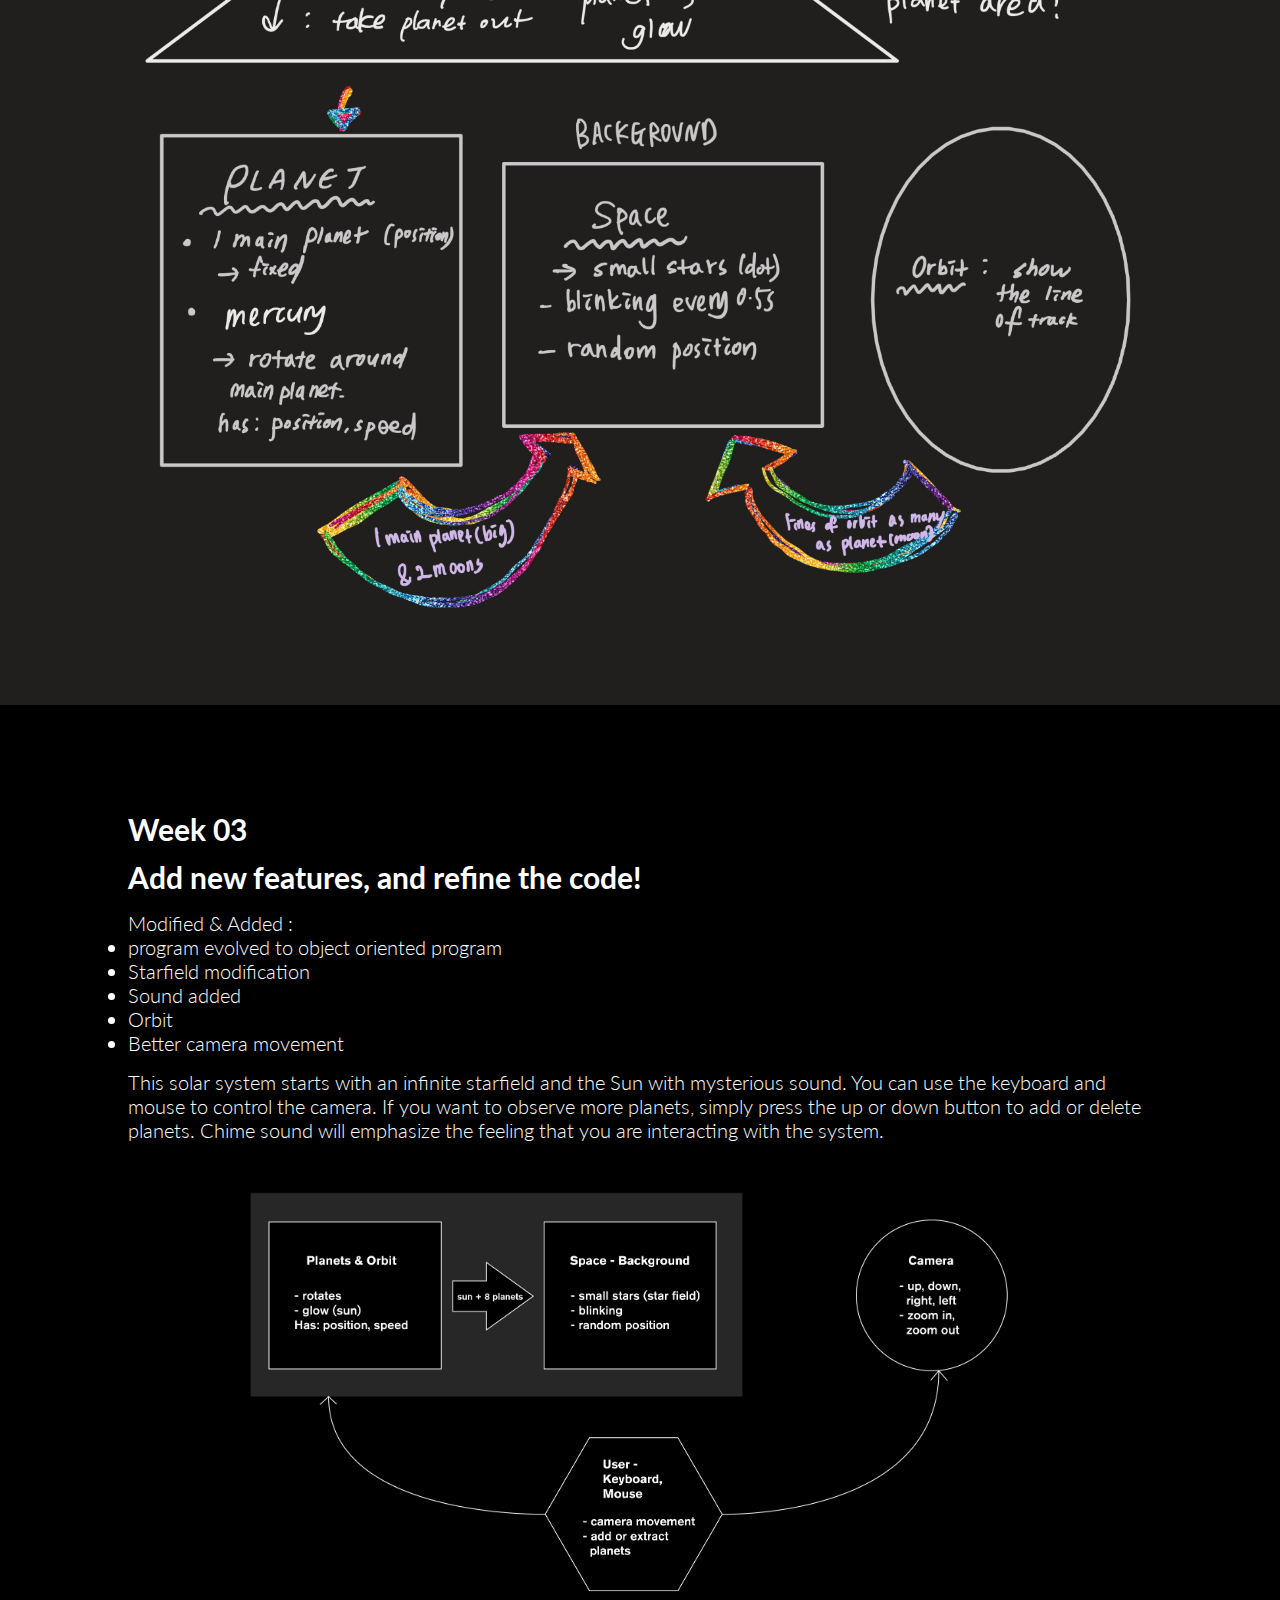
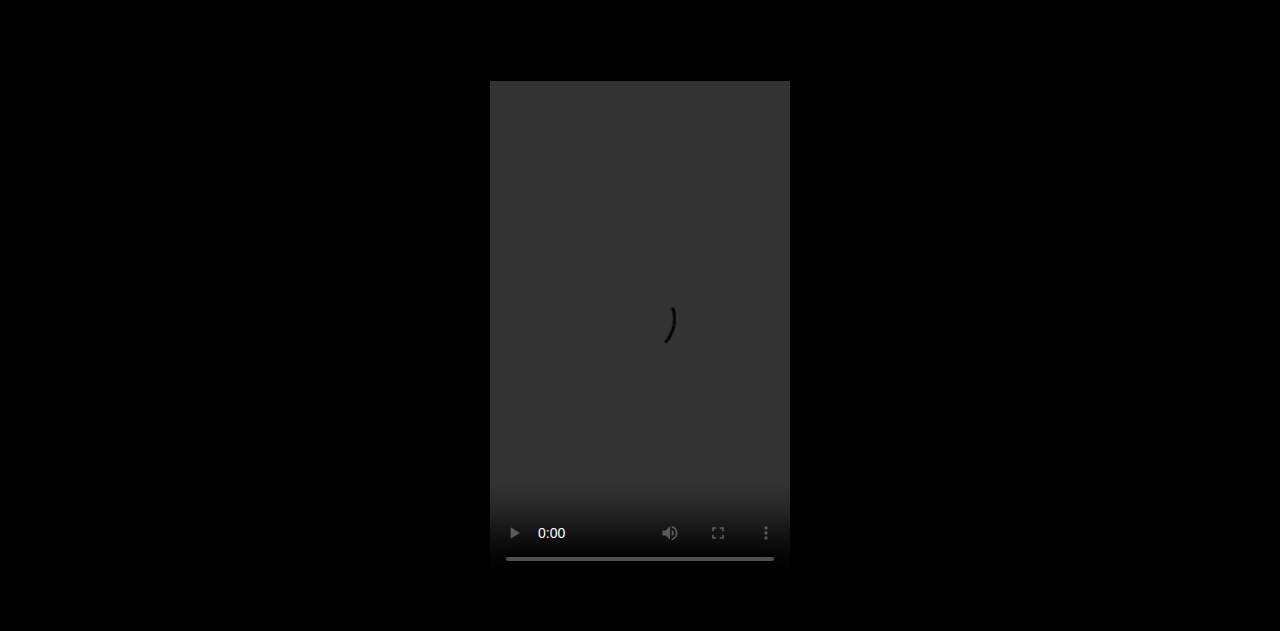
==== commit 6a4c5e77: "project 3 added & minor css edited" ====
--- a/project1.html
+++ b/project1.html
@@ -5,7 +5,7 @@
     <meta name="viewport" content="width=device-width, initial-scale=1.0">
     <link rel="stylesheet" type="text/css" href="blog/resources/css/style.css">
     <link rel="stylesheet" type="text/css" href="blog/resources/css/grid.css">
-    <link href="https://fonts.googleapis.com/css2?family=Lato:ital,wght@0,100;0,300;0,400;1,300&display=swap" rel="stylesheet">
+    <link href="https://fonts.googleapis.com/css2?family=Lato:ital,wght@0,100;0,300;0,400;0,700;0,900;1,100;1,300;1,400;1,700;1,900&display=swap" rel="stylesheet">
     <title>Rose Kim's Adv Interactive prototyping blog</title>
 </head>
 <body>
@@ -31,14 +31,14 @@
         <section class="week01">
             <div class="row">
                 <h2>Week 01 <br> Start the project!</h2>
-                <img src="blog/resources/img/week01_diagram.png" alt="diagram draft" class="diagram-img">
+                <img src="blog/resources/img/project01/week01_diagram.png" alt="diagram draft" class="diagram-img">
             </div>
         </section>
 
         <section class="week02">
             <div class="row">
                 <h2>Week 02 <br> Renew the diagram, and make the code!</h2>
-                <img src="blog/resources/img/week01_diagram(2).jpg" alt="2nd diagram draft" class="diagram-img">
+                <img src="blog/resources/img/project01/week01_diagram(2).jpg" alt="2nd diagram draft" class="diagram-img">
             </div>
         </section>
 
@@ -58,7 +58,7 @@
                 </p>
             </row>
             <div class="row">
-                <img src="blog/resources/img/week03_diagram.jpg" alt="3rd diagram" class="diagram-img">
+                <img src="blog/resources/img/project01/week03_diagram.jpg" alt="3rd diagram" class="diagram-img">
             </div>
             <div class="row">
                 <video controls="controls" src="Project1/Project1.mov" class="video">
--- a/blog/resources/css/style.css
+++ b/blog/resources/css/style.css
@@ -53,9 +53,18 @@
 
 h2 {
     color: #fff;
-    font-size: 130%;
+    font-size: 150%;
     line-height: 1.6;
     margin-bottom: 10px;
+    font-weight: 700;
+}
+
+h3 {
+    color: #fff;
+    font-size: 130%;
+    margin-top: 15px;
+    margin-bottom: 15px;
+    font-weight: 500;
 }
 
 /*------ BUTTONS ------*/
@@ -93,8 +102,15 @@
     height: 500px;
 }
 
+.vimeo-video {
+    width: 100%;
+}
+/*----IMAGE------*/
+
+
 p {
     color: #fff;
+    margin-bottom: 30px;
 }
 
 /*--------------------------------------------*/
@@ -175,14 +191,20 @@
 
 .week02{
     background-color: #201f1d;
+    margin-bottom: 50px;
     padding-top: 50px;
     padding-bottom: 50px;
     color: #fff;
 }
 
+.week02 img {
+    width: 100%;
+}
+
 .week03 {
     background-color: #000;
-    margin-top: 50px;
+    padding-top: 50px;
+    margin-top:50px;
     margin-bottom: 50px;
     color: #fff;
 }
@@ -204,8 +226,7 @@
     display: block;
     margin-left: auto;
     margin-right: auto;
-    height: 500px;
-    opacity: 80%;
+    width: 100%;
     padding-bottom: 20px;
 }
 /*------LIST--------*/
